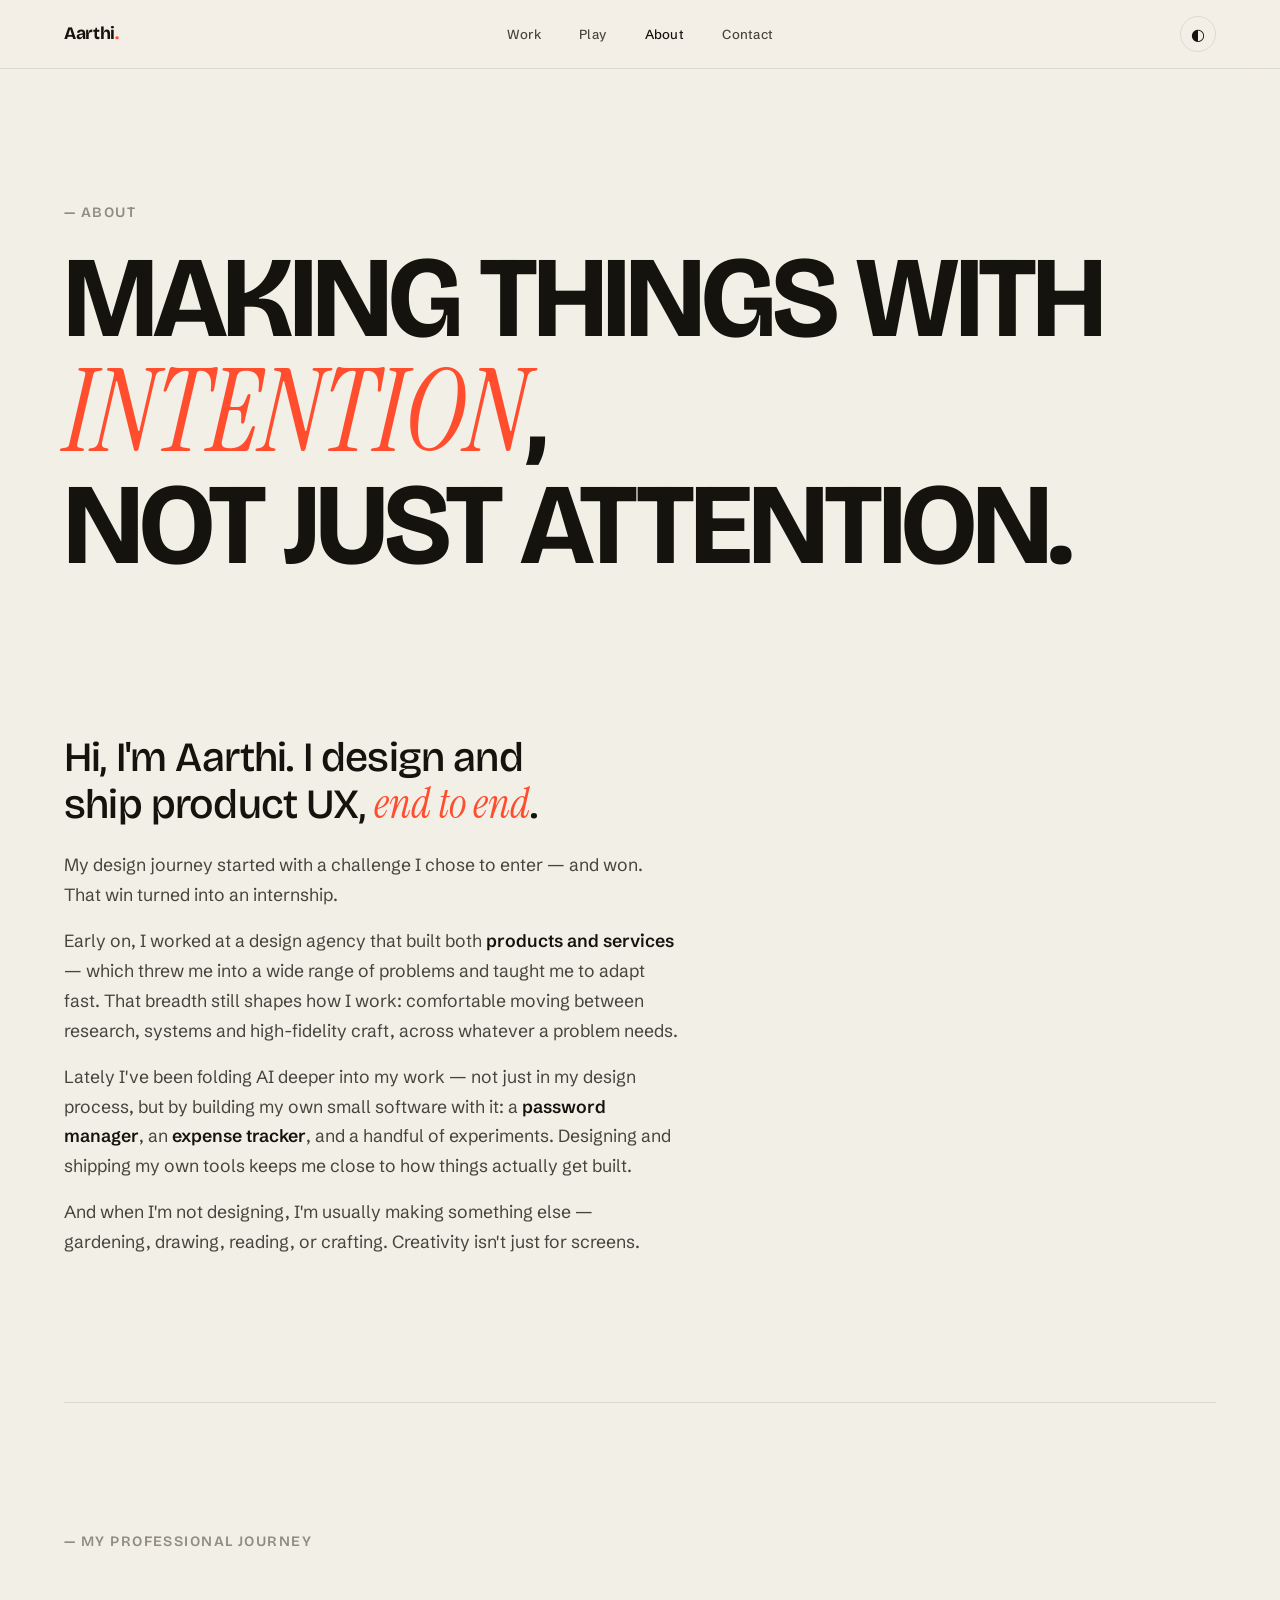
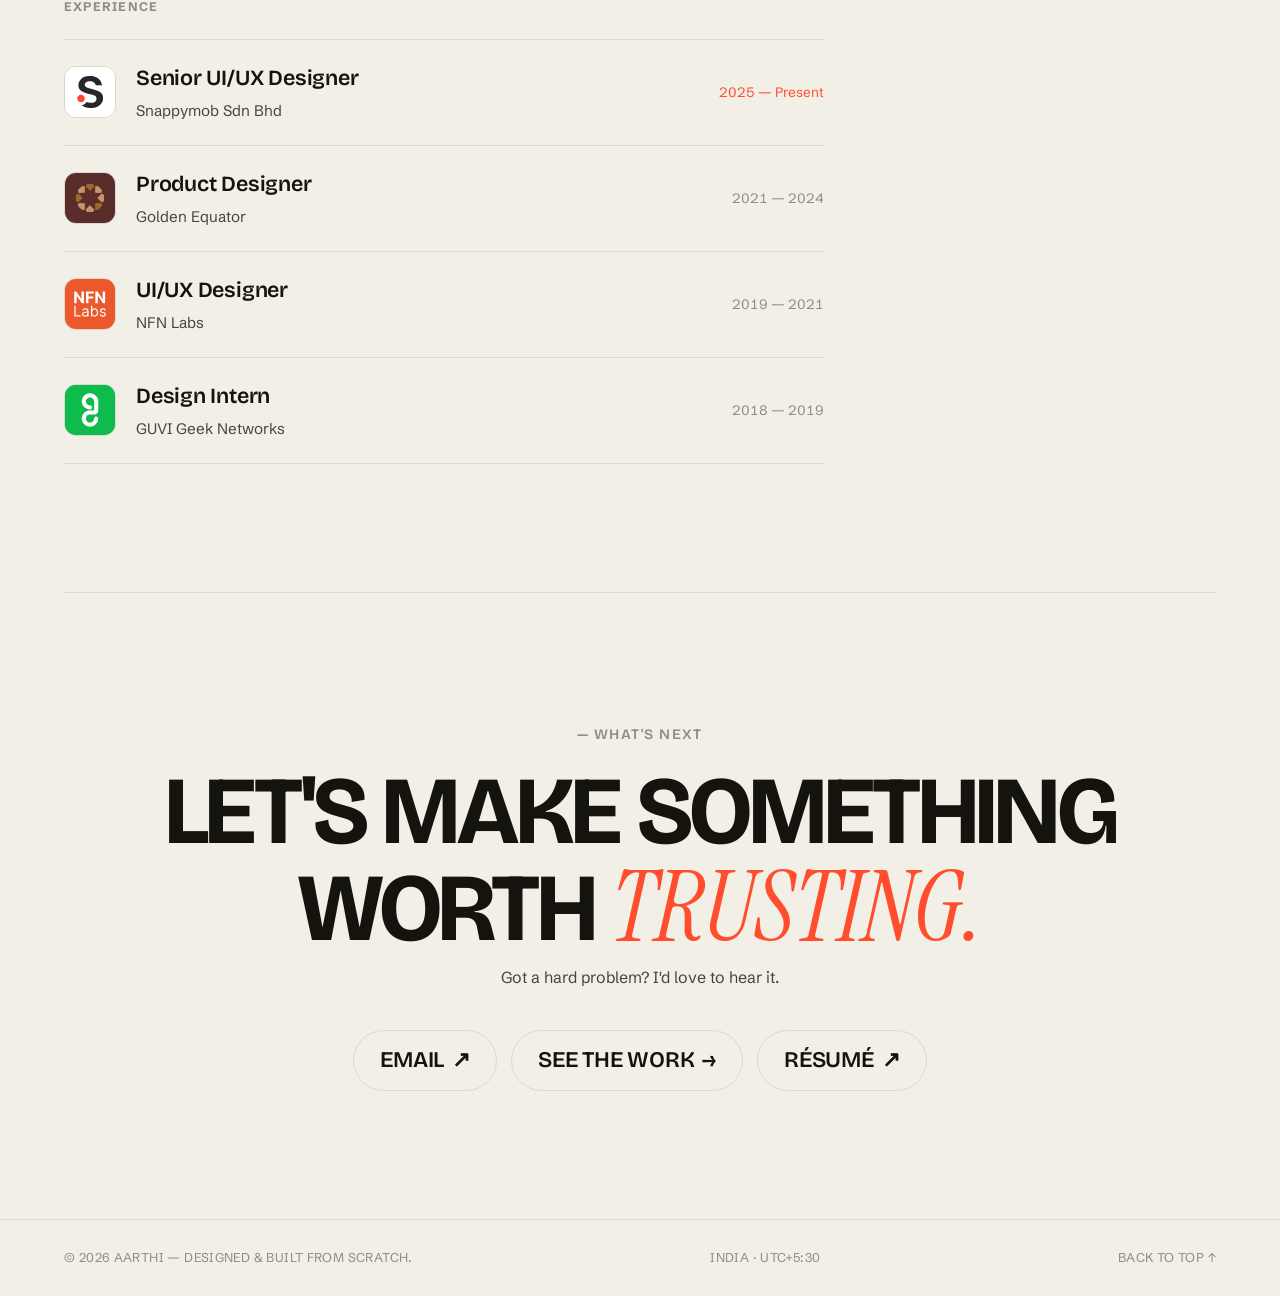
==== about.html @ d58f4af6 "Initial commit" ====
<!DOCTYPE html>
<html lang="en">
<head>
  <meta charset="UTF-8" />
  <meta name="viewport" content="width=device-width, initial-scale=1.0" />
  <title>About — Aarthi</title>
  <meta name="description" content="About Aarthi — a product designer drawn to regulated, high-stakes spaces where trust is the whole product." />
  <link rel="preconnect" href="https://fonts.googleapis.com" />
  <link rel="preconnect" href="https://fonts.gstatic.com" crossorigin />
  <link href="https://fonts.googleapis.com/css2?family=Bricolage+Grotesque:opsz,wght@12..96,400..800&family=Schibsted+Grotesk:wght@400..600&family=Instrument+Serif:ital@0;1&display=swap" rel="stylesheet" />
  <link rel="stylesheet" href="assets/css/style.css?v=41" />
</head>
<body>
  <a href="#story" class="skip-link">Skip to content</a>

  <!-- ===== Nav (minimalist, centered) ===== -->
  <header class="nav" id="top">
    <a href="index.html" class="nav__logo">Aarthi<span class="dot">.</span></a>
    <nav class="nav__links" aria-label="Primary">
      <a href="index.html#work">Work</a>
      <a href="index.html#experiments">Play</a>
      <a href="about.html" aria-current="page">About</a>
      <a href="index.html#contact">Contact</a>
    </nav>
    <button class="theme-toggle" id="themeToggle" aria-label="Toggle dark mode" title="Toggle theme">◐</button>
  </header>

  <main>
    <!-- ===== About hero ===== -->
    <section class="hero">
      <span class="block__label reveal">— About</span>
      <h1 class="hero__title reveal" style="margin-top:18px;">
        Making things with <em>intention</em>,<br />not just attention.
      </h1>
    </section>

    <!-- ===== Intro: portrait + lead ===== -->
    <section class="block aboutpage" id="story" style="border-top:none;padding-top:0;">
      <div class="aboutpage__intro aboutpage__intro--noimg">
        <!-- Portrait hidden for now. To bring it back: remove style="display:none" below and the "aboutpage__intro--noimg" class above. -->
        <div class="portrait reveal" data-tone="teal" style="display:none">
          <span>Replace — your photo · assets/img/aarthi.jpg</span>
        </div>
        <div class="reveal">
          <p class="about__lead" style="margin-bottom:24px;">
            Hi, I'm Aarthi. I design and ship product UX, <em>end to end</em>.
          </p>
          <p class="aboutpage__p">
            My design journey started with a challenge I chose to enter — and won.
            That win turned into an internship.
          </p>
          <p class="aboutpage__p">
            Early on, I worked at a design agency that built both
            <strong>products and services</strong> — which threw me into a wide range
            of problems and taught me to adapt fast. That breadth still shapes how I
            work: comfortable moving between research, systems and high-fidelity craft,
            across whatever a problem needs.
          </p>
          <p class="aboutpage__p">
            Lately I've been folding AI deeper into my work — not just in my design
            process, but by building my own small software with it: a
            <strong>password manager</strong>, an <strong>expense tracker</strong>, and
            a handful of experiments. Designing and shipping my own tools keeps me
            close to how things actually get built.
          </p>
          <p class="aboutpage__p">
            And when I'm not designing, I'm usually making something else — gardening,
            drawing, reading, or crafting. Creativity isn't just for screens.
          </p>
        </div>
      </div>
    </section>

    <!-- ===== Background: experience timeline + skill chips ===== -->
    <section class="block aboutpage__details">
      <div class="block__head reveal" style="margin-bottom:44px;">
        <span class="block__label">— My professional journey</span>
      </div>
      <div class="resume reveal">
        <div class="resume__exp">
          <h4 class="resume__label">Experience</h4>
          <ol class="timeline">
            <li>
              <span class="timeline__logo"><img src="assets/img/logo-snappymob.svg" alt="Snappymob" /></span>
              <span class="timeline__role">Senior UI/UX Designer</span>
              <span class="timeline__co">Snappymob Sdn Bhd</span>
              <span class="timeline__date">2025 — Present</span>
            </li>
            <li>
              <span class="timeline__logo"><img src="assets/img/logo-golden-equator.svg" alt="Golden Equator" /></span>
              <span class="timeline__role">Product Designer</span>
              <span class="timeline__co">Golden Equator</span>
              <span class="timeline__date">2021 — 2024</span>
            </li>
            <li>
              <span class="timeline__logo"><img src="assets/img/logo-nfn-labs.svg" alt="NFN Labs" /></span>
              <span class="timeline__role">UI/UX Designer</span>
              <span class="timeline__co">NFN Labs</span>
              <span class="timeline__date">2019 — 2021</span>
            </li>
            <li>
              <span class="timeline__logo"><img src="assets/img/logo-guvi.svg" alt="GUVI" /></span>
              <span class="timeline__role">Design Intern</span>
              <span class="timeline__co">GUVI Geek Networks</span>
              <span class="timeline__date">2018 — 2019</span>
            </li>
          </ol>
        </div>
      </div>
    </section>

    <!-- ===== CTA ===== -->
    <section class="block contact reveal">
      <span class="block__label">— What's next</span>
      <h2 class="contact__title">Let's make something worth <em>trusting.</em></h2>
      <p class="contact__sub">Got a hard problem? I'd love to hear it.</p>
      <div class="contact__links">
        <a href="mailto:hello@aarthi.design">Email <span>↗</span></a>
        <a href="index.html#work">See the work <span>→</span></a>
        <a href="#" data-replace="resume">Résumé <span>↗</span></a>
      </div>
    </section>
  </main>

  <footer class="footer">
    <span>© <span id="year"></span> Aarthi — designed & built from scratch.</span>
    <span class="footer__loc">India · UTC+5:30</span>
    <a href="#top">Back to top ↑</a>
  </footer>

  <script src="assets/js/main.js?v=27"></script>
</body>
</html>
---- assets/css/style.css ----
/* ============================================================
   Aarthi — Portfolio
   Editorial. Monochrome. Type-led. Light + dark.
   ============================================================ */

:root {
  --bg:        #f2efe7;   /* warm paper */
  --ink:       #14130d;
  --ink-soft:  #46443c;
  --ink-faint: #8f8c80;
  --line:      #ddd8cc;
  --accent:    #ff4d2e;   /* vermilion / orange */
  --on-accent: #f6f4ee;

  --max:   1280px;
  --pad:   clamp(20px, 5vw, 72px);

  --font-display: 'Bricolage Grotesque', Georgia, serif;
  --font-body:    'Schibsted Grotesk', -apple-system, BlinkMacSystemFont, sans-serif;
  --font-serif:   'Instrument Serif', Georgia, serif;

  --ease: cubic-bezier(0.16, 1, 0.3, 1);
}

[data-theme="dark"] {
  --bg:        #0c0d0a;
  --ink:       #f0eee6;
  --ink-soft:  #aeaca2;
  --ink-faint: #6c6a60;
  --line:      #272821;
  --accent:    #ff5b3d;
  --on-accent: #0c0d0a;
}

* { box-sizing: border-box; margin: 0; padding: 0; }
html { scroll-behavior: smooth; }
@media (prefers-reduced-motion: reduce) {
  html { scroll-behavior: auto; }
  *, .marquee__track { animation: none !important; transition: none !important; }
}

body {
  font-family: var(--font-body);
  background: var(--bg);
  color: var(--ink);
  line-height: 1.55;
  -webkit-font-smoothing: antialiased;
  text-rendering: optimizeLegibility;
  transition: background .5s var(--ease), color .5s var(--ease);
  overflow-x: hidden;
}
a { color: inherit; text-decoration: none; }
em { font-style: normal; }

.skip-link { position: absolute; left: -999px; top: 0; background: var(--ink); color: var(--bg); padding: 10px 16px; z-index: 100; }
.skip-link:focus { left: 16px; top: 16px; }

/* serif-italic accent — the editorial signature */
.hero__title em, .contact__title em,
.about__lead em, .hero__lede em, .t__heading em {
  font-family: var(--font-serif); font-style: italic; font-weight: 400;
  color: var(--accent); letter-spacing: 0;
}

/* ---------- Nav ---------- */
.nav {
  position: sticky; top: 0; z-index: 50;
  display: grid; grid-template-columns: 1fr auto 1fr; align-items: center;
  padding: 16px var(--pad);
  background: color-mix(in srgb, var(--bg) 84%, transparent);
  backdrop-filter: saturate(160%) blur(10px);
  border-bottom: 1px solid var(--line);
}
.nav__logo { justify-self: start; font-family: var(--font-display); font-weight: 700; font-size: 1.1rem; letter-spacing: -0.02em; }
.nav__logo .dot { color: var(--accent); }
.nav__links { justify-self: center; display: flex; gap: clamp(20px, 3vw, 46px); }
.nav__links a {
  font-size: .82rem; font-weight: 500; letter-spacing: .02em; color: var(--ink-soft);
  transition: color .2s var(--ease);
}
.nav__links a:hover { color: var(--ink); }
.theme-toggle {
  justify-self: end;
  border: 1px solid var(--line); background: transparent; color: var(--ink);
  width: 36px; height: 36px; border-radius: 50%; cursor: pointer; font-size: 1rem;
  display: grid; place-items: center; transition: transform .4s var(--ease), border-color .2s;
}
.theme-toggle:hover { transform: rotate(180deg); border-color: var(--ink); }

main { max-width: var(--max); margin: 0 auto; padding: 0 var(--pad); }

/* ---------- Hero ---------- */
.hero { padding: clamp(56px, 11vw, 130px) 0 clamp(40px, 7vw, 80px); }
.hero__title {
  font-family: var(--font-display);
  font-weight: 700;
  font-size: clamp(2.7rem, 9vw, 7.4rem);
  line-height: 0.98; letter-spacing: -0.035em;
  text-transform: uppercase;
  margin-bottom: clamp(36px, 6vw, 72px);
}
.hero__foot {
  display: grid; grid-template-columns: 1.4fr 1fr; gap: clamp(28px, 5vw, 64px);
  align-items: end; border-top: 1px solid var(--line); padding-top: 34px;
}
.hero__lede { font-size: clamp(1rem, 1.4vw, 1.18rem); color: var(--ink-soft); max-width: 56ch; }
.hero__lede strong { color: var(--ink); font-weight: 600; }
.hero__actions { display: flex; flex-direction: column; gap: 12px; align-items: start; }

/* ---------- Buttons ---------- */
.btn {
  display: inline-flex; align-items: center; gap: 10px; justify-content: space-between;
  min-width: 200px; padding: 15px 24px; font-size: .9rem; font-weight: 500;
  text-transform: uppercase; letter-spacing: .04em; border-radius: 999px;
  background: var(--ink); color: var(--bg); border: 1px solid var(--ink);
  transition: background .25s var(--ease), color .25s, border-color .25s, transform .25s;
}
.btn span { transition: transform .25s var(--ease); }
.btn:hover { background: var(--accent); border-color: var(--accent); color: var(--on-accent); }
.btn:hover span { transform: translate(3px, 3px); }
.btn--line { background: transparent; color: var(--ink); border-color: var(--line); }
.btn--line:hover { background: transparent; color: var(--accent); border-color: var(--accent); }

/* ---------- Industries strip (static, editorial) ---------- */
.industries {
  padding: clamp(26px, 4vw, 40px) 0;
  border-top: 1px solid var(--line); border-bottom: 1px solid var(--line);
}
.industries__row {
  display: flex; align-items: baseline; flex-wrap: wrap;
  gap: clamp(20px, 4vw, 56px);
}
.industries__open {
  margin-top: 18px; font-size: .95rem; color: var(--ink-soft); max-width: 62ch;
}
.industries__open em {
  font-family: var(--font-serif); font-style: italic; color: var(--accent);
}
.industries__label { font-size: .76rem; text-transform: uppercase; letter-spacing: .14em; color: var(--ink-faint); flex: 0 0 auto; }
.industries__list { display: flex; flex-wrap: wrap; align-items: baseline; gap: clamp(16px, 3vw, 44px); list-style: none; }
.industries__list li {
  font-family: var(--font-display); font-weight: 600;
  font-size: clamp(1.05rem, 1.8vw, 1.45rem); letter-spacing: -0.01em; color: var(--ink);
  position: relative;
}
.industries__list li:not(:last-child)::after {
  content: ""; position: absolute; right: calc(clamp(16px, 3vw, 44px) / -2);
  top: 50%; transform: translateY(-50%); width: 4px; height: 4px; border-radius: 50%;
  background: var(--accent);
}

/* ---------- Worked-with logo wall ---------- */
.clients__grid {
  list-style: none; display: grid; grid-template-columns: repeat(4, 1fr);
  border-top: 1px solid var(--line); border-left: 1px solid var(--line);
}
.clients__grid li {
  display: grid; place-items: center; text-align: center;
  min-height: clamp(96px, 11vw, 128px); padding: 18px;
  border-right: 1px solid var(--line); border-bottom: 1px solid var(--line);
  font-family: var(--font-display); font-weight: 600;
  font-size: clamp(1rem, 1.7vw, 1.4rem); letter-spacing: -0.01em;
  color: var(--ink-faint);
  transition: color .25s var(--ease), background .25s var(--ease);
}
.clients__grid li:hover { color: var(--ink); background: color-mix(in srgb, var(--ink) 4%, transparent); }

/* ---------- Selected-work teaser list (landing) ---------- */
.worklist { list-style: none; }
.worklist li { border-top: 1px solid var(--line); }
.worklist li:last-child { border-bottom: 1px solid var(--line); }
.worklist a {
  display: grid; grid-template-columns: minmax(0,0.9fr) minmax(0,1.3fr) auto auto;
  align-items: baseline; gap: 24px;
  padding: clamp(20px, 3vw, 32px) 6px;
  transition: padding .35s var(--ease);
}
.worklist a:hover { padding-left: 18px; padding-right: 18px; }
.worklist__name { font-family: var(--font-display); font-weight: 700; font-size: clamp(1.5rem, 3.4vw, 2.4rem); line-height: 1; letter-spacing: -0.03em; text-transform: uppercase; transition: color .25s var(--ease); }
.worklist a:hover .worklist__name { color: var(--accent); }
.worklist__desc { font-size: 1rem; color: var(--ink-soft); }
.worklist__meta { font-size: .76rem; text-transform: uppercase; letter-spacing: .04em; color: var(--ink-faint); white-space: nowrap; }
.worklist__arrow { font-family: var(--font-display); color: var(--ink-faint); transition: transform .3s var(--ease), color .25s; }
.worklist a:hover .worklist__arrow { color: var(--accent); transform: translateX(6px); }
.worklist__all {
  display: inline-flex; align-items: center; gap: 10px; margin-top: 34px;
  font-family: var(--font-display); font-weight: 600; text-transform: uppercase;
  font-size: .9rem; letter-spacing: .03em; color: var(--ink);
}
.worklist__all span { transition: transform .25s var(--ease); }
.worklist__all:hover { color: var(--accent); }
.worklist__all:hover span { transform: translateX(5px); }

/* ---------- Block scaffold ---------- */
.block { padding: clamp(64px, 10vw, 130px) 0; border-top: 1px solid var(--line); }
#work { border-top: none; }
.block__head { display: flex; justify-content: space-between; align-items: baseline; flex-wrap: wrap; gap: 12px; margin-bottom: clamp(32px, 5vw, 56px); }
.block__label { font-family: var(--font-display); font-size: .9rem; font-weight: 600; text-transform: uppercase; letter-spacing: .1em; color: var(--ink-faint); }
.block__note { font-size: .95rem; color: var(--ink-soft); max-width: 38ch; }
.block__title { font-family: var(--font-display); font-weight: 700; font-size: clamp(2rem, 6vw, 4rem); line-height: 1; letter-spacing: -0.035em; text-transform: uppercase; margin-top: 14px; }
.block__head .block__title + .block__note { margin-top: 14px; }

/* ---------- Featured project blocks ---------- */
.projects { display: flex; flex-direction: column; gap: clamp(48px, 7vw, 88px); }
.project__head { margin-bottom: 26px; }
.project__topline { display: flex; justify-content: space-between; align-items: baseline; gap: 24px; }
.project__client { font-family: var(--font-display); font-size: .82rem; font-weight: 600; text-transform: uppercase; letter-spacing: .08em; color: var(--accent); }
.project__meta { list-style: none; display: flex; flex-wrap: wrap; gap: clamp(28px, 5vw, 64px); margin-top: 22px; }
.project__meta h4 { font-size: .68rem; text-transform: uppercase; letter-spacing: .08em; color: var(--ink-faint); margin-bottom: 4px; }
.project__meta p { font-size: 1rem; color: var(--ink); }
.project__title { font-family: var(--font-display); font-weight: 700; font-size: clamp(1.8rem, 4vw, 3rem); line-height: 1.02; letter-spacing: -0.03em; text-transform: uppercase; margin-top: 12px; }
.project__facts { display: flex; flex-direction: column; gap: 16px; padding-top: 10px; }
.project__facts h4 { font-size: .68rem; text-transform: uppercase; letter-spacing: .08em; color: var(--ink-faint); margin-bottom: 3px; }
.project__facts p { font-size: .95rem; color: var(--ink); }
.project__read { font-family: var(--font-display); font-weight: 600; font-size: .95rem; color: var(--accent); margin-top: 4px; transition: opacity .2s var(--ease); }
.project__read:hover { opacity: .65; }
.project__media {
  display: grid; place-items: center; aspect-ratio: 16 / 9; max-height: 520px; border-radius: 8px; overflow: hidden;
  font-size: .8rem; text-transform: uppercase; letter-spacing: .04em; color: #1c1b16;
  transition: transform .5s var(--ease), box-shadow .5s var(--ease);
}
.project__media span { opacity: .65; }
.project__media img { width: 100%; height: 100%; object-fit: cover; display: block; }
.project__media:hover { transform: translateY(-6px); box-shadow: 0 40px 80px -40px rgba(0,0,0,.45); }
.project__foot { display: grid; grid-template-columns: 1fr 1fr; gap: 32px; align-items: start; margin-top: 26px; }
.chips { display: flex; flex-wrap: wrap; gap: 10px; }
.chip { font-size: .76rem; font-weight: 500; text-transform: uppercase; letter-spacing: .04em; padding: 8px 16px; border: 1px solid var(--line); border-radius: 999px; color: var(--ink-soft); }
.chip--solid { background: var(--ink); color: var(--bg); border-color: var(--ink); }
.project__desc { font-size: 1.05rem; color: var(--ink-soft); max-width: 50ch; }

/* ---------- Capability cards ---------- */
.cards { display: grid; grid-template-columns: repeat(3, 1fr); gap: 20px; }
.card {
  display: flex; flex-direction: column; min-height: 340px;
  padding: 30px; border: 1px solid var(--line); border-radius: 18px;
  background: var(--bg-elev, transparent);
  transition: transform .35s var(--ease), border-color .3s, box-shadow .35s;
}
.card { background: color-mix(in srgb, var(--ink) 3%, transparent); }
.card:hover { transform: translateY(-5px); box-shadow: 0 30px 60px -36px rgba(0,0,0,.4); }
.card--dark { background: var(--ink); border-color: var(--ink); }
.card--dark .card__statement { color: var(--bg); }
.card--dark .card__desc { color: color-mix(in srgb, var(--bg) 70%, transparent); }
.card--dark .card__pill { background: color-mix(in srgb, var(--bg) 14%, transparent); color: var(--bg); }
.card--dark .card__icon { color: color-mix(in srgb, var(--bg) 40%, transparent); }
.card__top { display: flex; justify-content: space-between; align-items: center; margin-bottom: auto; }
.card__num { font-family: var(--font-display); font-weight: 700; font-size: 2.6rem; color: var(--accent); line-height: 1; }
.card__icon { font-size: 1.1rem; color: var(--ink-faint); letter-spacing: -1px; }
.card__statement { font-family: var(--font-display); font-weight: 700; font-size: clamp(1.4rem, 2.4vw, 1.8rem); line-height: 1.05; letter-spacing: -0.02em; text-transform: uppercase; margin: 30px 0 14px; }
.card__desc { font-size: .98rem; color: var(--ink-soft); line-height: 1.55; }
.card__desc em { font-family: var(--font-serif); font-style: italic; color: var(--accent); }
.card--dark .card__desc em { color: var(--accent); }
.card__pill { align-self: flex-start; margin-top: 22px; font-size: .74rem; font-weight: 600; text-transform: uppercase; letter-spacing: .06em; padding: 8px 16px; border-radius: 999px; background: color-mix(in srgb, var(--ink) 8%, transparent); color: var(--ink-soft); }

/* ---------- Experiments gallery (full-bleed, two auto-scrolling rows) ---------- */
.experiments { padding-bottom: 30px; }
.gallery { display: flex; flex-direction: column; gap: 16px; padding-bottom: clamp(64px, 10vw, 130px); overflow: hidden; }
.gallery__row { display: flex; gap: 16px; width: max-content; }
.gallery__row[data-dir="left"]  { animation: scrollL 100s linear infinite; }
.gallery__row[data-dir="right"] { animation: scrollR 100s linear infinite; }
.gallery:hover .gallery__row { animation-play-state: paused; }
@keyframes scrollL { from { transform: translateX(0); } to { transform: translateX(-50%); } }
@keyframes scrollR { from { transform: translateX(-50%); } to { transform: translateX(0); } }
.tile {
  flex: 0 0 auto; height: clamp(230px, 27vw, 300px); width: auto;
  border-radius: 12px; overflow: hidden; background: #1a1a17;
}
.tile img { height: 100%; width: auto; display: block; }

/* ---------- Tone gradients (shared) ---------- */
[data-tone="violet"] { background: linear-gradient(135deg, #6b5bff, #b9aeff); }
[data-tone="amber"]  { background: linear-gradient(135deg, #ff9e2c, #ffd98a); }
[data-tone="teal"]   { background: linear-gradient(135deg, #16b89c, #8fe9d6); }
[data-tone="rose"]   { background: linear-gradient(135deg, #ff5d73, #ffc2cd); }
[data-tone="sky"]    { background: linear-gradient(135deg, #3aa0ff, #bfe2ff); }
[data-tone="lime"]   { background: linear-gradient(135deg, #8fd14f, #e2f7c2); }
[data-tone="blue"]   { background: linear-gradient(135deg, #4b5bff, #aeb8ff); }

/* ---------- Testimonials (always dark) ---------- */
.testimonials {
  background: #0b0c09; color: #f0eee6;
  --ink: #f0eee6; --ink-soft: #a6a499; --ink-faint: #6c6a60; --line: #262720;
  --accent: #ff5b3d; --on-accent: #0b0c09;
  width: 100vw; margin-left: calc(-50vw + 50%);
  padding-left: var(--pad); padding-right: var(--pad);
}
.testimonials__inner { max-width: var(--max); margin: 0 auto; }

/* Full-bleed gallery */
.gallery { width: 100vw; margin-left: calc(-50vw + 50%); }
.t__heading { font-family: var(--font-display); font-weight: 700; font-size: clamp(2rem, 6vw, 4rem); line-height: 1; letter-spacing: -0.035em; text-transform: uppercase; margin: 16px 0 clamp(40px, 6vw, 70px); }
.t__heading em { font-family: var(--font-serif); font-style: italic; font-weight: 400; color: var(--accent); }
.t__viewport { overflow: hidden; }
.t__track { display: flex; transition: transform .6s var(--ease); }
.t__item { flex: 0 0 100%; padding-right: 4px; }
.t__quote { font-family: var(--font-display); font-weight: 500; font-size: clamp(1.4rem, 3.4vw, 2.6rem); line-height: 1.18; letter-spacing: -0.02em; max-width: 26ch; }
.t__quote em { font-family: var(--font-serif); font-style: italic; font-weight: 400; color: var(--accent); }
.t__support { margin-top: 22px; font-size: 1rem; color: var(--ink-soft); max-width: 52ch; line-height: 1.6; }
.t__person { margin-top: 34px; }
.t__person b { display: block; font-size: .98rem; font-weight: 600; }
.t__person i { font-style: normal; font-size: .85rem; color: var(--ink-faint); }
.t__controls { display: flex; align-items: center; justify-content: space-between; gap: 20px; margin-top: clamp(40px, 6vw, 64px); }
.t__count { font-family: var(--font-display); font-size: .9rem; color: var(--ink-faint); font-variant-numeric: tabular-nums; }
.t__count b { color: var(--ink); }
.t__count i { font-style: normal; margin: 0 4px; }
.t__dots { display: flex; gap: 8px; }
.t__dots button { width: 28px; height: 4px; border-radius: 2px; border: 0; background: var(--line); cursor: pointer; padding: 0; transition: background .3s var(--ease), width .3s; }
.t__dots button[aria-selected="true"] { background: var(--ink); width: 44px; }
.t__arrows { display: flex; gap: 10px; }
.t__arrows button { width: 48px; height: 48px; border-radius: 50%; border: 1px solid var(--line); background: transparent; color: var(--ink); font-size: 1.3rem; cursor: pointer; transition: background .25s var(--ease), color .25s, border-color .25s; }
.t__arrows button:hover { background: var(--accent); border-color: var(--accent); color: var(--on-accent); }

/* ---------- About ---------- */
.about__lead { font-family: var(--font-display); font-weight: 500; font-size: clamp(1.5rem, 3.4vw, 2.6rem); line-height: 1.12; letter-spacing: -0.02em; margin-bottom: 44px; max-width: 20ch; }
.about__grid { display: grid; grid-template-columns: 1.2fr 1fr; gap: clamp(28px, 5vw, 64px); }
.about__grid > p { font-size: 1.05rem; color: var(--ink-soft); max-width: 50ch; }
.about__cols { display: grid; grid-template-columns: 1fr 1fr; gap: 28px; }
.about__cols--three { grid-template-columns: repeat(3, 1fr); }
.about__cols h4 { font-size: .78rem; text-transform: uppercase; letter-spacing: .07em; color: var(--ink-faint); margin-bottom: 14px; }
.about__cols ul { list-style: none; display: flex; flex-direction: column; gap: 9px; }
.about__cols li { font-size: .94rem; color: var(--ink-soft); }
.about__cols strong { color: var(--ink); font-weight: 600; }

/* ---------- Contact ---------- */
.contact { text-align: center; }
.contact__title { font-family: var(--font-display); font-weight: 700; font-size: clamp(2.6rem, 8vw, 6rem); line-height: 1; letter-spacing: -0.035em; text-transform: uppercase; margin: 18px 0 8px; }
.contact__sub { font-size: 1rem; color: var(--ink-soft); margin-bottom: 40px; }
.contact__links { display: flex; flex-wrap: wrap; gap: 14px; justify-content: center; }
.contact__links a {
  display: inline-flex; align-items: center; gap: 8px;
  font-family: var(--font-display); font-weight: 600; text-transform: uppercase;
  font-size: clamp(1rem, 2vw, 1.4rem); letter-spacing: -0.01em;
  padding: 12px 26px; border: 1px solid var(--line); border-radius: 999px;
  transition: background .25s var(--ease), color .25s, border-color .25s, transform .25s;
}
.contact__links a span { transition: transform .25s var(--ease); }
.contact__links a:hover { background: var(--ink); color: var(--bg); border-color: var(--ink); transform: translateY(-3px); }
.contact__links a:hover span { transform: translate(2px, -2px); }

/* ---------- Footer ---------- */
.footer {
  max-width: var(--max); margin: 0 auto; padding: 28px var(--pad);
  display: flex; justify-content: space-between; align-items: center; gap: 14px;
  border-top: 1px solid var(--line); color: var(--ink-faint);
  font-size: .8rem; text-transform: uppercase; letter-spacing: .03em;
}
.footer a:hover { color: var(--ink); }

/* ---------- Active nav item ---------- */
.nav__links a[aria-current="page"] { color: var(--ink); }

/* ---------- About page ---------- */
.aboutpage__intro { display: grid; grid-template-columns: 0.85fr 1.15fr; gap: clamp(28px, 5vw, 64px); align-items: start; }
.aboutpage__intro--noimg { grid-template-columns: 1fr; max-width: 760px; }
.portrait { aspect-ratio: 4 / 5; border-radius: 12px; display: grid; place-items: center; text-align: center; font-size: .78rem; text-transform: uppercase; letter-spacing: .04em; color: #15140f; position: sticky; top: 96px; }
.portrait span { opacity: .65; padding: 16px; }
.aboutpage__p { font-size: 1.1rem; color: var(--ink-soft); line-height: 1.7; margin-bottom: 16px; max-width: 56ch; }
.aboutpage__p strong { color: var(--ink); font-weight: 600; }

/* Background: experience timeline + skill chips */
.resume { max-width: 760px; }
.aboutpage__details .block__head { max-width: 760px; }
.resume__skills { display: flex; flex-direction: column; gap: clamp(32px, 5vw, 48px); }
.resume__label { font-size: .78rem; text-transform: uppercase; letter-spacing: .1em; color: var(--ink-faint); margin-bottom: 22px; }
.timeline { list-style: none; }
.timeline li { display: grid; grid-template-columns: auto 1fr auto; column-gap: 20px; row-gap: 4px; align-items: center; padding: 22px 0; border-top: 1px solid var(--line); }
.timeline li:last-child { border-bottom: 1px solid var(--line); }
.timeline__logo { grid-column: 1; grid-row: 1 / span 2; align-self: center; width: 52px; height: 52px; border-radius: 12px; border: 1px solid var(--line); background: color-mix(in srgb, var(--ink) 4%, transparent); display: grid; place-items: center; overflow: hidden; font-family: var(--font-display); font-weight: 700; font-size: .9rem; letter-spacing: .02em; color: var(--ink-soft); }
.timeline__logo img { width: 100%; height: 100%; object-fit: cover; display: block; }
.timeline__role { grid-column: 2; grid-row: 1; font-family: var(--font-display); font-weight: 600; font-size: clamp(1.1rem, 1.8vw, 1.35rem); letter-spacing: -0.01em; }
.timeline__co { grid-column: 2; grid-row: 2; font-size: .95rem; color: var(--ink-soft); }
.timeline__date { grid-column: 3; grid-row: 1 / span 2; justify-self: end; align-self: center; font-size: .85rem; color: var(--ink-faint); font-variant-numeric: tabular-nums; white-space: nowrap; }
.timeline li:first-child .timeline__date { color: var(--accent); }
.tagcloud { list-style: none; display: flex; flex-wrap: wrap; gap: 10px; }
.tagcloud li { padding: 9px 16px; border: 1px solid var(--line); border-radius: 999px; font-size: .9rem; color: var(--ink-soft); transition: border-color .2s var(--ease), color .2s var(--ease); }
.tagcloud li:hover { border-color: var(--ink); color: var(--ink); }

/* What I do — two-column categorised lists */
.about__do { display: grid; grid-template-columns: 180px 1fr 1fr; gap: clamp(28px, 5vw, 72px); align-items: start; }
.about__do > .block__label { margin: 0; }
.about__do-head { font-family: var(--font-display); font-weight: 700; font-size: clamp(1.4rem, 2.6vw, 2rem); text-transform: uppercase; letter-spacing: -0.01em; line-height: 1; color: var(--ink); margin: 0 0 12px; }
.about__do-list { list-style: none; }
.about__do-list li { padding: 16px 2px; border-bottom: 1px solid var(--line); font-size: 1.05rem; color: var(--ink-soft); transition: color .2s var(--ease); }
.about__do-list li:hover { color: var(--ink); }
@media (max-width: 720px) { .about__do { grid-template-columns: 1fr; gap: 28px; } }

/* ---------- Reveal ---------- */
.reveal { opacity: 0; transform: translateY(26px); transition: opacity .8s var(--ease), transform .8s var(--ease); }
.reveal.is-in { opacity: 1; transform: none; }

/* ---------- Responsive ---------- */
@media (max-width: 880px) {
  .hero__foot { grid-template-columns: 1fr; gap: 26px; }
  .hero__actions { flex-direction: row; flex-wrap: wrap; }
  .about__grid { grid-template-columns: 1fr; }
  .cards { grid-template-columns: 1fr; }
  .project__meta { gap: 22px 28px; }
  .project__foot { grid-template-columns: 1fr; gap: 18px; }
  .aboutpage__intro { grid-template-columns: 1fr; gap: 32px; }
  .portrait { position: static; aspect-ratio: 16 / 10; max-width: 420px; }
  .about__cols--three { grid-template-columns: 1fr 1fr; }
  .resume { grid-template-columns: 1fr; gap: 44px; }
  .worklist a { grid-template-columns: minmax(0,1fr) minmax(0,1.3fr) auto; }
  .worklist__meta { display: none; }
  .clients__grid { grid-template-columns: repeat(3, 1fr); }
}
@media (max-width: 560px) {
  .footer__loc { display: none; }
  .nav { grid-template-columns: auto 1fr auto; }
  .nav__links { gap: 16px; }
  .nav__links a { font-size: .78rem; }
  .about__cols, .about__cols--three { grid-template-columns: 1fr; }
  .t__controls { flex-wrap: wrap; }
  .worklist a { grid-template-columns: 1fr auto; gap: 14px; }
  .worklist__desc { display: none; }
  .clients__grid { grid-template-columns: repeat(2, 1fr); }
}
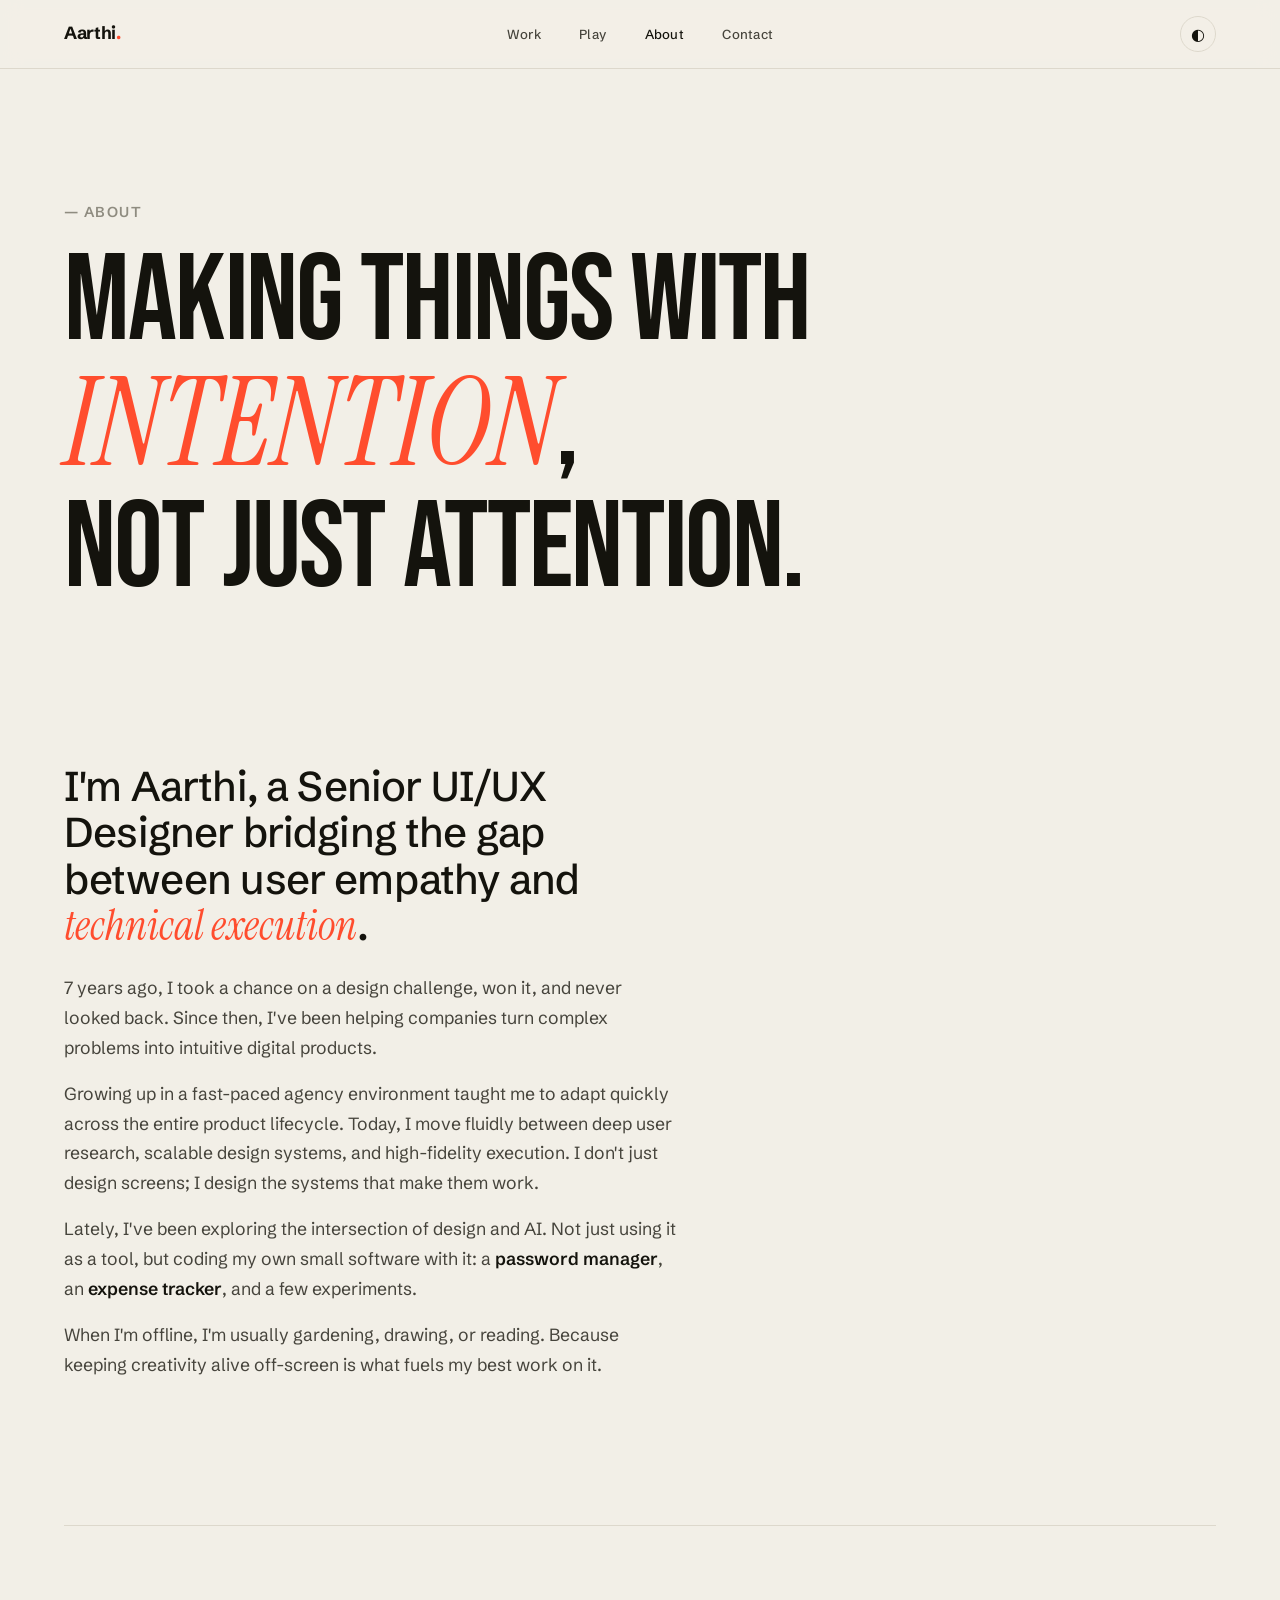
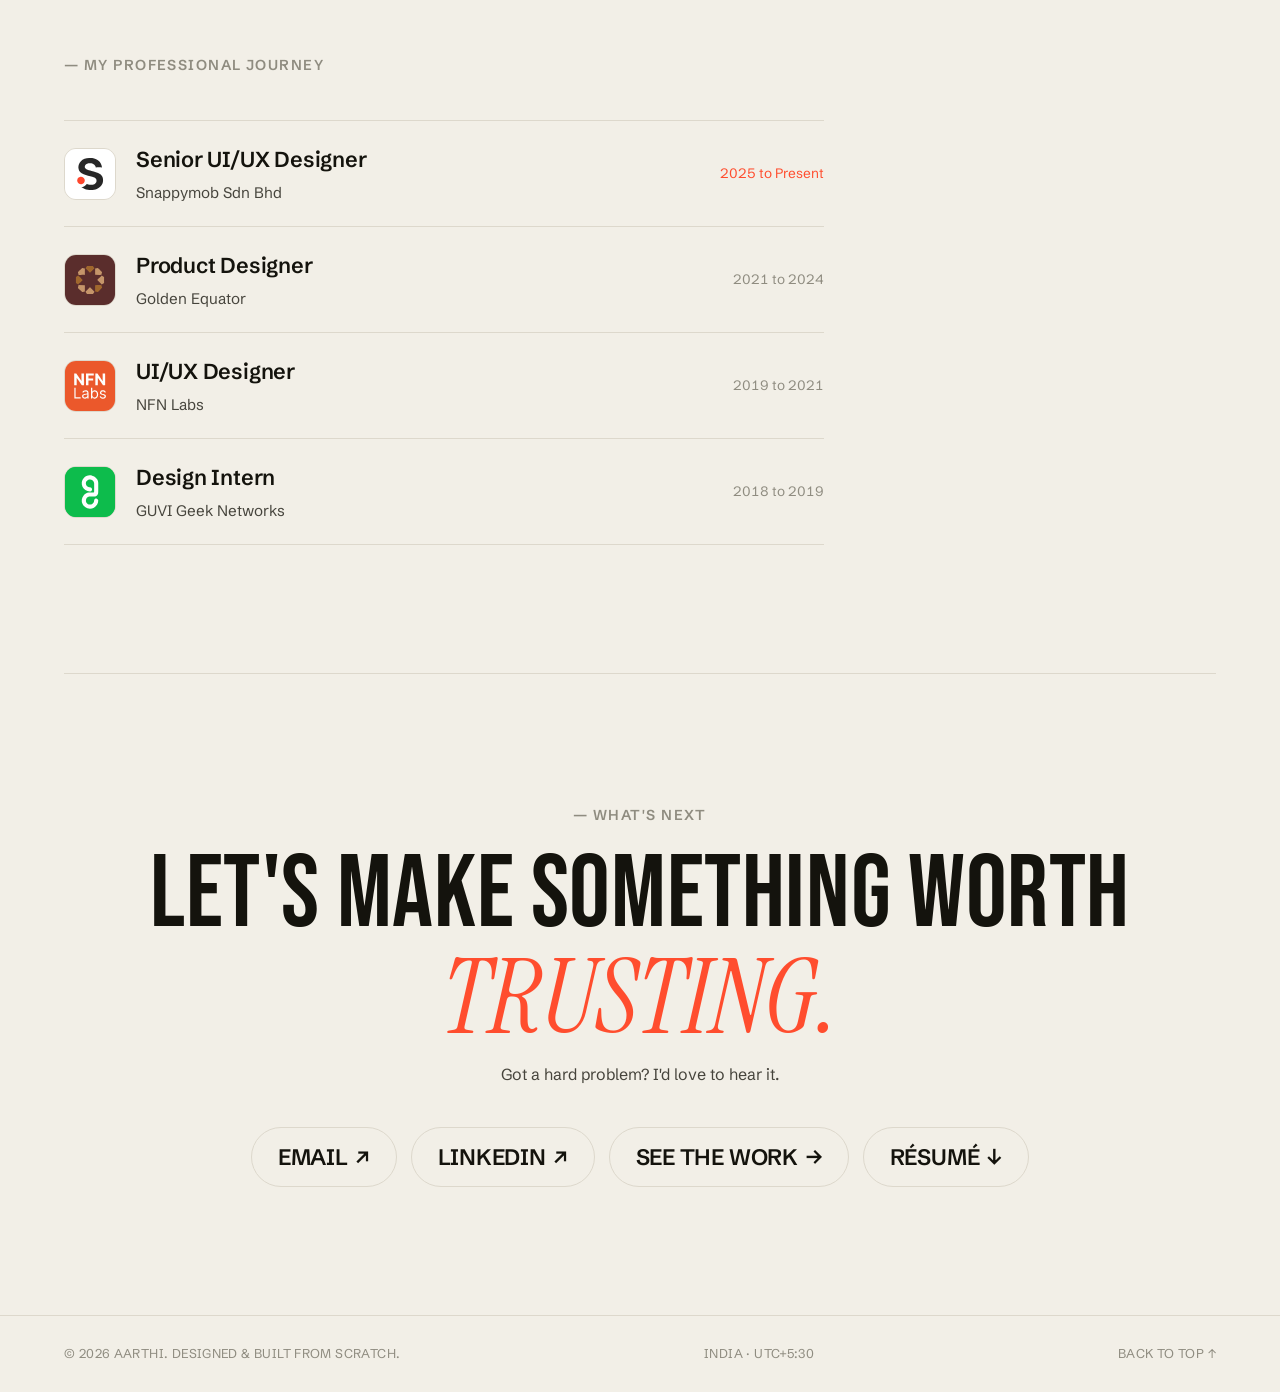
==== commit f8f0bf74: "font & other changes" ====
--- a/about.html
+++ b/about.html
@@ -3,12 +3,24 @@
 <head>
   <meta charset="UTF-8" />
   <meta name="viewport" content="width=device-width, initial-scale=1.0" />
-  <title>About — Aarthi</title>
-  <meta name="description" content="About Aarthi — a product designer drawn to regulated, high-stakes spaces where trust is the whole product." />
+  <title>About · Aarthi</title>
+  <meta name="description" content="About Aarthi, a product designer drawn to regulated, high-stakes spaces where trust is the whole product." />
+
+  <meta property="og:title" content="About Aarthi · Product Designer" />
+  <meta property="og:description" content="About Aarthi, a product designer drawn to regulated, high-stakes spaces where trust is the whole product." />
+  <meta property="og:type" content="website" />
+  <meta property="og:url" content="https://aarthi.design/about.html" />
+  <meta property="og:image" content="https://aarthi.design/assets/img/og-about.png" />
+  <meta property="og:image:width" content="1200" />
+  <meta property="og:image:height" content="630" />
+  <meta property="og:image:alt" content="Aarthi, Product Designer. Making things with intention, not just attention." />
+  <meta name="twitter:card" content="summary_large_image" />
+  <meta name="twitter:image" content="https://aarthi.design/assets/img/og-about.png" />
+
   <link rel="preconnect" href="https://fonts.googleapis.com" />
   <link rel="preconnect" href="https://fonts.gstatic.com" crossorigin />
-  <link href="https://fonts.googleapis.com/css2?family=Bricolage+Grotesque:opsz,wght@12..96,400..800&family=Schibsted+Grotesk:wght@400..600&family=Instrument+Serif:ital@0;1&display=swap" rel="stylesheet" />
-  <link rel="stylesheet" href="assets/css/style.css?v=41" />
+  <link href="https://fonts.googleapis.com/css2?family=Bebas+Neue&family=Schibsted+Grotesk:wght@400..700&family=Instrument+Serif:ital@0;1&display=swap" rel="stylesheet" />
+  <link rel="stylesheet" href="assets/css/style.css?v=48" />
 </head>
 <body>
   <a href="#story" class="skip-link">Skip to content</a>
@@ -39,33 +51,33 @@
       <div class="aboutpage__intro aboutpage__intro--noimg">
         <!-- Portrait hidden for now. To bring it back: remove style="display:none" below and the "aboutpage__intro--noimg" class above. -->
         <div class="portrait reveal" data-tone="teal" style="display:none">
-          <span>Replace — your photo · assets/img/aarthi.jpg</span>
+          <span>Replace your photo · assets/img/aarthi.jpg</span>
         </div>
         <div class="reveal">
           <p class="about__lead" style="margin-bottom:24px;">
-            Hi, I'm Aarthi. I design and ship product UX, <em>end to end</em>.
+            I'm Aarthi, a Senior UI/UX Designer bridging the gap between user empathy
+            and <em>technical execution</em>.
           </p>
           <p class="aboutpage__p">
-            My design journey started with a challenge I chose to enter — and won.
-            That win turned into an internship.
+            7 years ago, I took a chance on a design challenge, won it, and never
+            looked back. Since then, I've been helping companies turn complex problems
+            into intuitive digital products.
           </p>
           <p class="aboutpage__p">
-            Early on, I worked at a design agency that built both
-            <strong>products and services</strong> — which threw me into a wide range
-            of problems and taught me to adapt fast. That breadth still shapes how I
-            work: comfortable moving between research, systems and high-fidelity craft,
-            across whatever a problem needs.
+            Growing up in a fast-paced agency environment taught me to adapt quickly
+            across the entire product lifecycle. Today, I move fluidly between deep user
+            research, scalable design systems, and high-fidelity execution. I don't just
+            design screens; I design <em>the systems that make them work</em>.
           </p>
           <p class="aboutpage__p">
-            Lately I've been folding AI deeper into my work — not just in my design
-            process, but by building my own small software with it: a
-            <strong>password manager</strong>, an <strong>expense tracker</strong>, and
-            a handful of experiments. Designing and shipping my own tools keeps me
-            close to how things actually get built.
+            Lately, I've been exploring the intersection of design and AI. Not just using
+            it as a tool, but coding my own small software with it: a
+            <strong>password manager</strong>, an <strong>expense tracker</strong>, and a
+            few experiments.
           </p>
           <p class="aboutpage__p">
-            And when I'm not designing, I'm usually making something else — gardening,
-            drawing, reading, or crafting. Creativity isn't just for screens.
+            When I'm offline, I'm usually gardening, drawing, or reading. Because keeping
+            creativity alive off-screen is what fuels my best work on it.
           </p>
         </div>
       </div>
@@ -78,31 +90,30 @@
       </div>
       <div class="resume reveal">
         <div class="resume__exp">
-          <h4 class="resume__label">Experience</h4>
           <ol class="timeline">
             <li>
               <span class="timeline__logo"><img src="assets/img/logo-snappymob.svg" alt="Snappymob" /></span>
               <span class="timeline__role">Senior UI/UX Designer</span>
               <span class="timeline__co">Snappymob Sdn Bhd</span>
-              <span class="timeline__date">2025 — Present</span>
+              <span class="timeline__date">2025 to Present</span>
             </li>
             <li>
               <span class="timeline__logo"><img src="assets/img/logo-golden-equator.svg" alt="Golden Equator" /></span>
               <span class="timeline__role">Product Designer</span>
               <span class="timeline__co">Golden Equator</span>
-              <span class="timeline__date">2021 — 2024</span>
+              <span class="timeline__date">2021 to 2024</span>
             </li>
             <li>
               <span class="timeline__logo"><img src="assets/img/logo-nfn-labs.svg" alt="NFN Labs" /></span>
               <span class="timeline__role">UI/UX Designer</span>
               <span class="timeline__co">NFN Labs</span>
-              <span class="timeline__date">2019 — 2021</span>
+              <span class="timeline__date">2019 to 2021</span>
             </li>
             <li>
               <span class="timeline__logo"><img src="assets/img/logo-guvi.svg" alt="GUVI" /></span>
               <span class="timeline__role">Design Intern</span>
               <span class="timeline__co">GUVI Geek Networks</span>
-              <span class="timeline__date">2018 — 2019</span>
+              <span class="timeline__date">2018 to 2019</span>
             </li>
           </ol>
         </div>
@@ -115,15 +126,16 @@
       <h2 class="contact__title">Let's make something worth <em>trusting.</em></h2>
       <p class="contact__sub">Got a hard problem? I'd love to hear it.</p>
       <div class="contact__links">
-        <a href="mailto:hello@aarthi.design">Email <span>↗</span></a>
+        <a href="mailto:aarthirbtechit@gmail.com">Email <span>↗</span></a>
+        <a href="https://www.linkedin.com/in/aarthi-rajarajan/" target="_blank" rel="noopener">LinkedIn <span>↗</span></a>
         <a href="index.html#work">See the work <span>→</span></a>
-        <a href="#" data-replace="resume">Résumé <span>↗</span></a>
+        <a href="assets/aarthi-rajarajan-resume.pdf" download="Aarthi-Rajarajan-Resume.pdf">Résumé <span>↓</span></a>
       </div>
     </section>
   </main>
 
   <footer class="footer">
-    <span>© <span id="year"></span> Aarthi — designed & built from scratch.</span>
+    <span>© <span id="year"></span> Aarthi. Designed & built from scratch.</span>
     <span class="footer__loc">India · UTC+5:30</span>
     <a href="#top">Back to top ↑</a>
   </footer>
--- a/assets/css/style.css
+++ b/assets/css/style.css
@@ -15,8 +15,9 @@
   --max:   1280px;
   --pad:   clamp(20px, 5vw, 72px);
 
-  --font-display: 'Bricolage Grotesque', Georgia, serif;
-  --font-body:    'Schibsted Grotesk', -apple-system, BlinkMacSystemFont, sans-serif;
+  --font-display:  'Schibsted Grotesk', -apple-system, BlinkMacSystemFont, sans-serif;
+  --font-headline: 'Bebas Neue', 'Arial Narrow', sans-serif;
+  --font-body:     'Schibsted Grotesk', -apple-system, BlinkMacSystemFont, sans-serif;
   --font-serif:   'Instrument Serif', Georgia, serif;
 
   --ease: cubic-bezier(0.16, 1, 0.3, 1);
@@ -92,10 +93,10 @@
 /* ---------- Hero ---------- */
 .hero { padding: clamp(56px, 11vw, 130px) 0 clamp(40px, 7vw, 80px); }
 .hero__title {
-  font-family: var(--font-display);
-  font-weight: 700;
-  font-size: clamp(2.7rem, 9vw, 7.4rem);
-  line-height: 0.98; letter-spacing: -0.035em;
+  font-family: var(--font-headline);
+  font-weight: 400;
+  font-size: clamp(2.9rem, 9.5vw, 7.8rem);
+  line-height: 1.0; letter-spacing: -0.015em;
   text-transform: uppercase;
   margin-bottom: clamp(36px, 6vw, 72px);
 }
@@ -105,7 +106,7 @@
 }
 .hero__lede { font-size: clamp(1rem, 1.4vw, 1.18rem); color: var(--ink-soft); max-width: 56ch; }
 .hero__lede strong { color: var(--ink); font-weight: 600; }
-.hero__actions { display: flex; flex-direction: column; gap: 12px; align-items: start; }
+.hero__actions { display: flex; flex-direction: column; gap: 12px; align-items: stretch; width: fit-content; }
 
 /* ---------- Buttons ---------- */
 .btn {
@@ -197,7 +198,7 @@
 .block__head { display: flex; justify-content: space-between; align-items: baseline; flex-wrap: wrap; gap: 12px; margin-bottom: clamp(32px, 5vw, 56px); }
 .block__label { font-family: var(--font-display); font-size: .9rem; font-weight: 600; text-transform: uppercase; letter-spacing: .1em; color: var(--ink-faint); }
 .block__note { font-size: .95rem; color: var(--ink-soft); max-width: 38ch; }
-.block__title { font-family: var(--font-display); font-weight: 700; font-size: clamp(2rem, 6vw, 4rem); line-height: 1; letter-spacing: -0.035em; text-transform: uppercase; margin-top: 14px; }
+.block__title { font-family: var(--font-headline); font-weight: 400; font-size: clamp(2.2rem, 6.4vw, 4.4rem); line-height: 1; letter-spacing: 0.01em; text-transform: uppercase; margin-top: 14px; }
 .block__head .block__title + .block__note { margin-top: 14px; }
 
 /* ---------- Featured project blocks ---------- */
@@ -208,7 +209,7 @@
 .project__meta { list-style: none; display: flex; flex-wrap: wrap; gap: clamp(28px, 5vw, 64px); margin-top: 22px; }
 .project__meta h4 { font-size: .68rem; text-transform: uppercase; letter-spacing: .08em; color: var(--ink-faint); margin-bottom: 4px; }
 .project__meta p { font-size: 1rem; color: var(--ink); }
-.project__title { font-family: var(--font-display); font-weight: 700; font-size: clamp(1.8rem, 4vw, 3rem); line-height: 1.02; letter-spacing: -0.03em; text-transform: uppercase; margin-top: 12px; }
+.project__title { font-family: var(--font-headline); font-weight: 400; font-size: clamp(2.4rem, 5.4vw, 4.2rem); line-height: 1.02; letter-spacing: 0.01em; text-transform: uppercase; margin-top: 12px; }
 .project__facts { display: flex; flex-direction: column; gap: 16px; padding-top: 10px; }
 .project__facts h4 { font-size: .68rem; text-transform: uppercase; letter-spacing: .08em; color: var(--ink-faint); margin-bottom: 3px; }
 .project__facts p { font-size: .95rem; color: var(--ink); }
@@ -246,7 +247,7 @@
 .card__top { display: flex; justify-content: space-between; align-items: center; margin-bottom: auto; }
 .card__num { font-family: var(--font-display); font-weight: 700; font-size: 2.6rem; color: var(--accent); line-height: 1; }
 .card__icon { font-size: 1.1rem; color: var(--ink-faint); letter-spacing: -1px; }
-.card__statement { font-family: var(--font-display); font-weight: 700; font-size: clamp(1.4rem, 2.4vw, 1.8rem); line-height: 1.05; letter-spacing: -0.02em; text-transform: uppercase; margin: 30px 0 14px; }
+.card__statement { font-family: var(--font-headline); font-weight: 400; font-size: clamp(1.6rem, 2.6vw, 2.05rem); line-height: 1.05; letter-spacing: 0.02em; text-transform: uppercase; margin: 30px 0 14px; }
 .card__desc { font-size: .98rem; color: var(--ink-soft); line-height: 1.55; }
 .card__desc em { font-family: var(--font-serif); font-style: italic; color: var(--accent); }
 .card--dark .card__desc em { color: var(--accent); }
@@ -288,7 +289,15 @@
 
 /* Full-bleed gallery */
 .gallery { width: 100vw; margin-left: calc(-50vw + 50%); }
-.t__heading { font-family: var(--font-display); font-weight: 700; font-size: clamp(2rem, 6vw, 4rem); line-height: 1; letter-spacing: -0.035em; text-transform: uppercase; margin: 16px 0 clamp(40px, 6vw, 70px); }
+
+/* Industries marquee (full-bleed, slow scroll) */
+.ind-marquee { width: 100vw; margin-left: calc(-50vw + 50%); overflow: hidden; padding: clamp(15px, 2vw, 26px) 0; border-top: 1px solid var(--line); border-bottom: 1px solid var(--line); }
+.ind-marquee__row { display: flex; align-items: center; gap: clamp(26px, 3.6vw, 52px); width: max-content; animation: scrollL 65s linear infinite; }
+.ind-marquee:hover .ind-marquee__row { animation-play-state: paused; }
+.ind-marquee__item { font-family: var(--font-display); font-weight: 500; font-size: clamp(.95rem, 1.6vw, 1.25rem); letter-spacing: 0; color: var(--ink-soft); white-space: nowrap; }
+.ind-marquee__plus { font-size: clamp(.8rem, 1.2vw, 1rem); color: var(--ink-faint); }
+@media (prefers-reduced-motion: reduce) { .ind-marquee__row { animation: none; } }
+.t__heading { font-family: var(--font-headline); font-weight: 400; font-size: clamp(2.2rem, 6.4vw, 4.4rem); line-height: 1; letter-spacing: 0.01em; text-transform: uppercase; margin: 16px 0 clamp(40px, 6vw, 70px); }
 .t__heading em { font-family: var(--font-serif); font-style: italic; font-weight: 400; color: var(--accent); }
 .t__viewport { overflow: hidden; }
 .t__track { display: flex; transition: transform .6s var(--ease); }
@@ -323,7 +332,7 @@
 
 /* ---------- Contact ---------- */
 .contact { text-align: center; }
-.contact__title { font-family: var(--font-display); font-weight: 700; font-size: clamp(2.6rem, 8vw, 6rem); line-height: 1; letter-spacing: -0.035em; text-transform: uppercase; margin: 18px 0 8px; }
+.contact__title { font-family: var(--font-headline); font-weight: 400; font-size: clamp(2.8rem, 8.4vw, 6.4rem); line-height: 1; letter-spacing: 0.006em; text-transform: uppercase; margin: 18px 0 8px; }
 .contact__sub { font-size: 1rem; color: var(--ink-soft); margin-bottom: 40px; }
 .contact__links { display: flex; flex-wrap: wrap; gap: 14px; justify-content: center; }
 .contact__links a {
@@ -391,7 +400,7 @@
 /* ---------- Responsive ---------- */
 @media (max-width: 880px) {
   .hero__foot { grid-template-columns: 1fr; gap: 26px; }
-  .hero__actions { flex-direction: row; flex-wrap: wrap; }
+  .hero__actions { flex-direction: row; flex-wrap: wrap; width: auto; }
   .about__grid { grid-template-columns: 1fr; }
   .cards { grid-template-columns: 1fr; }
   .project__meta { gap: 22px 28px; }
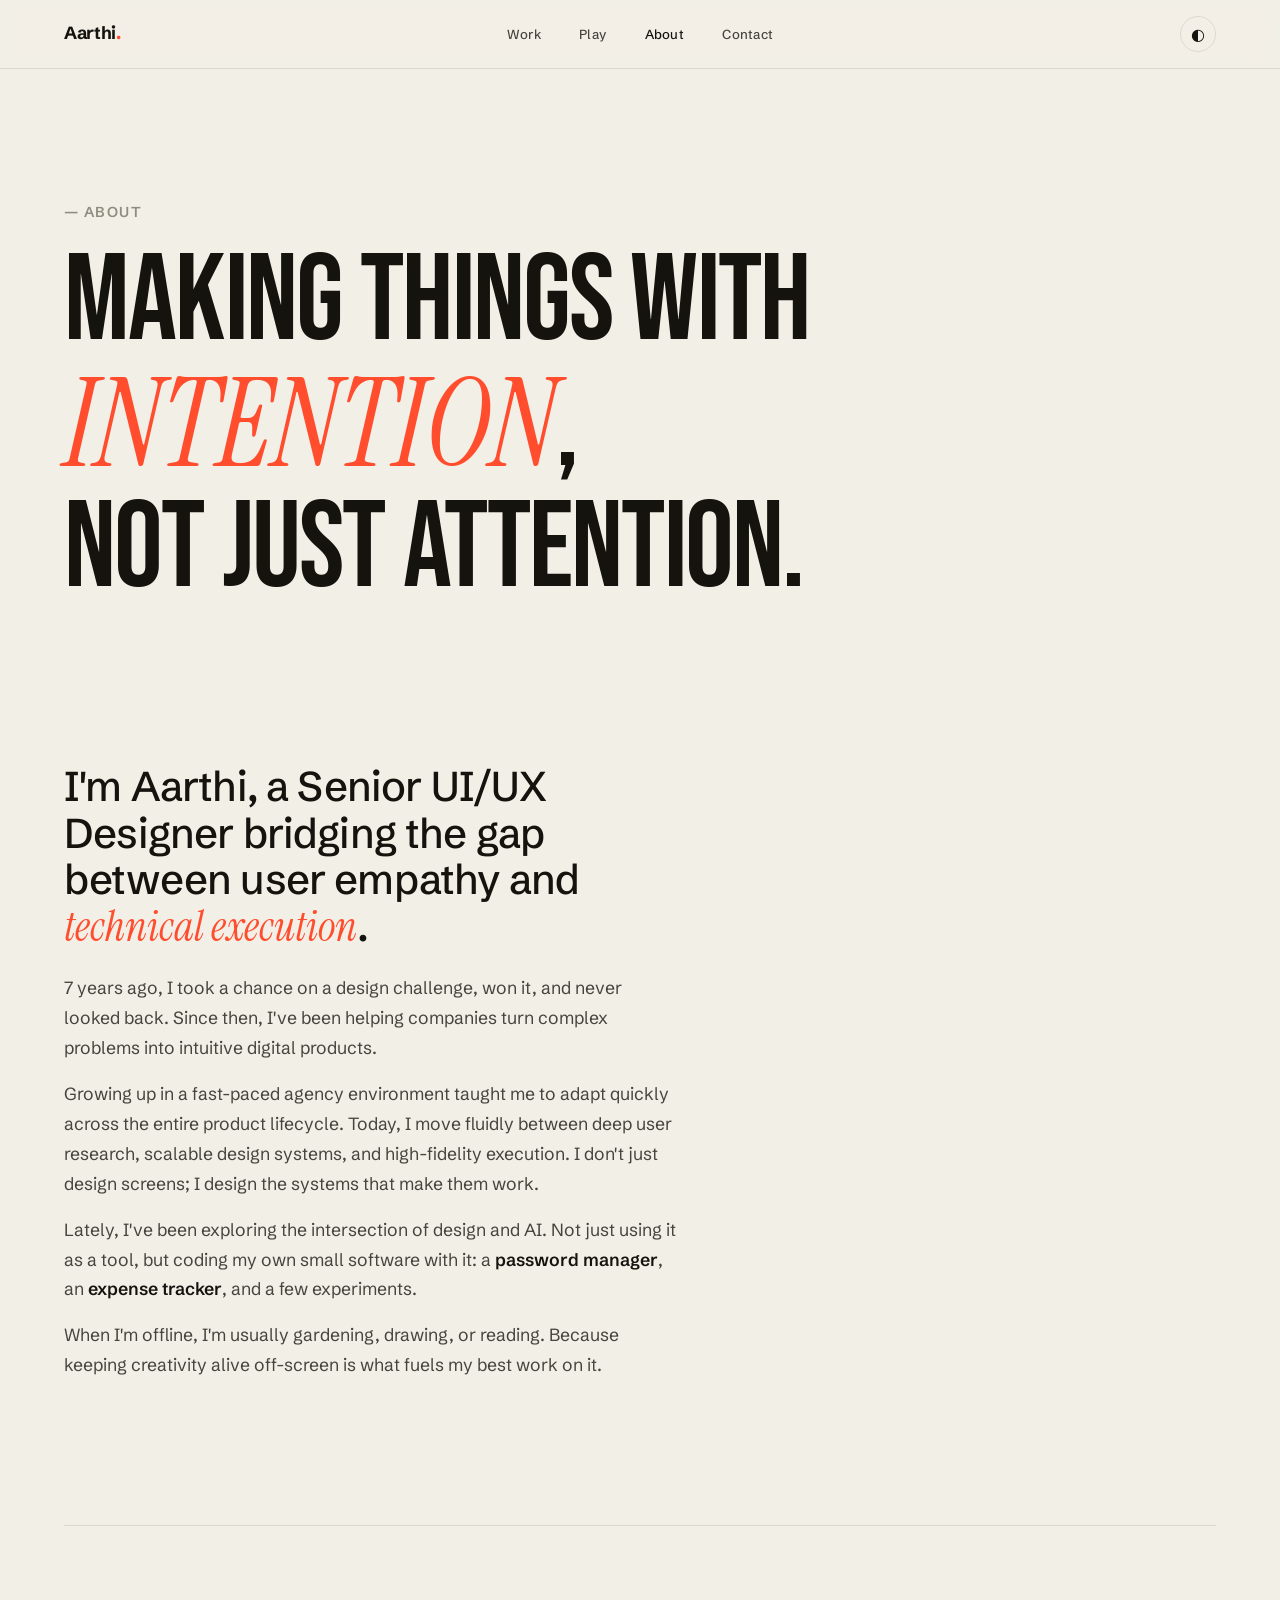
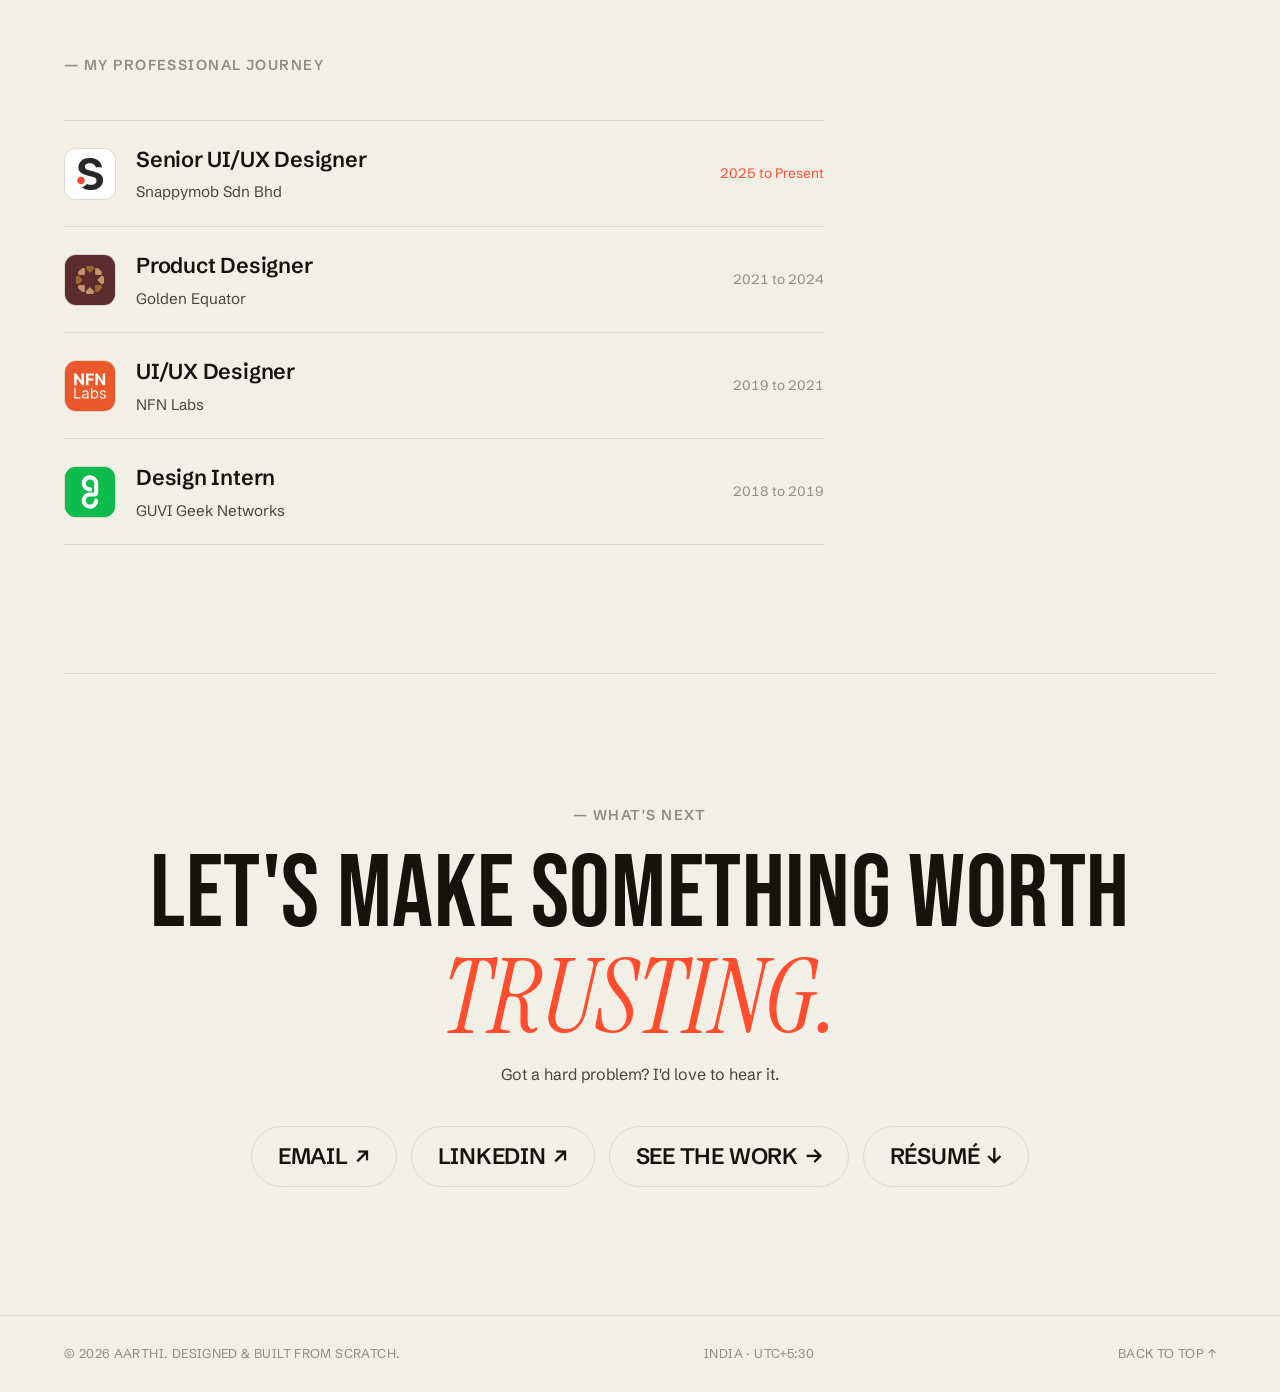
==== commit 62a97a26: "new fav icon &image updates" ====
--- a/about.html
+++ b/about.html
@@ -3,6 +3,10 @@
 <head>
   <meta charset="UTF-8" />
   <meta name="viewport" content="width=device-width, initial-scale=1.0" />
+  <link rel="icon" href="/favicon.ico" sizes="any" />
+  <link rel="icon" type="image/png" sizes="32x32" href="assets/img/favicon-32.png?v=3" />
+  <link rel="icon" type="image/png" sizes="16x16" href="assets/img/favicon-16.png?v=3" />
+  <link rel="apple-touch-icon" sizes="180x180" href="assets/img/apple-touch-icon.png?v=3" />
   <title>About · Aarthi</title>
   <meta name="description" content="About Aarthi, a product designer drawn to regulated, high-stakes spaces where trust is the whole product." />
 
@@ -20,7 +24,7 @@
   <link rel="preconnect" href="https://fonts.googleapis.com" />
   <link rel="preconnect" href="https://fonts.gstatic.com" crossorigin />
   <link href="https://fonts.googleapis.com/css2?family=Bebas+Neue&family=Schibsted+Grotesk:wght@400..700&family=Instrument+Serif:ital@0;1&display=swap" rel="stylesheet" />
-  <link rel="stylesheet" href="assets/css/style.css?v=48" />
+  <link rel="stylesheet" href="assets/css/style.css?v=49" />
 </head>
 <body>
   <a href="#story" class="skip-link">Skip to content</a>
@@ -140,6 +144,6 @@
     <a href="#top">Back to top ↑</a>
   </footer>
 
-  <script src="assets/js/main.js?v=27"></script>
+  <script src="assets/js/main.js?v=28"></script>
 </body>
 </html>
--- a/assets/css/style.css
+++ b/assets/css/style.css
@@ -394,8 +394,14 @@
 @media (max-width: 720px) { .about__do { grid-template-columns: 1fr; gap: 28px; } }
 
 /* ---------- Reveal ---------- */
-.reveal { opacity: 0; transform: translateY(26px); transition: opacity .8s var(--ease), transform .8s var(--ease); }
+.reveal { opacity: 0; transform: translateY(18px); transition: opacity .6s var(--ease), transform .85s var(--ease); will-change: opacity, transform; }
 .reveal.is-in { opacity: 1; transform: none; }
+/* Gentle cascade for grouped cards so they don't all rise in lockstep */
+.projects .project:nth-of-type(2) { transition-delay: .08s; }
+.projects .project:nth-of-type(3) { transition-delay: .16s; }
+@media (prefers-reduced-motion: reduce) {
+  .reveal { transition: none; transform: none; opacity: 1; }
+}
 
 /* ---------- Responsive ---------- */
 @media (max-width: 880px) {
